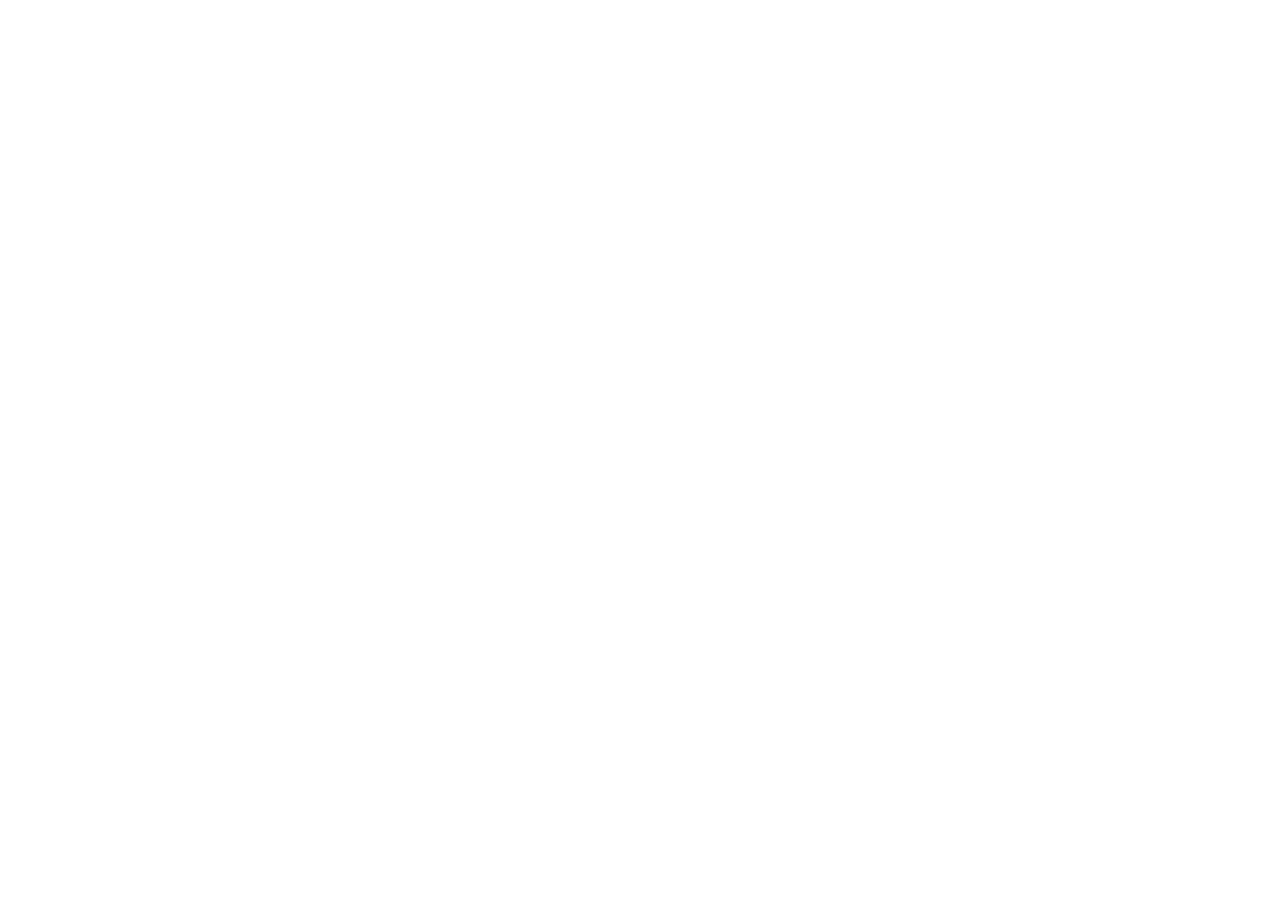
==== portfolio-dev/index.html @ 17c2cb73 "initial commit" ====
<!DOCTYPE html>
<html lang="pt-br">

<head>
  <link rel="preconnect" href="https://fonts.googleapis.com">
  <link rel="preconnect" href="https://fonts.gstatic.com" crossorigin>
  <meta charset="UTF-8">
  <meta name="viewport" content="width=device-width, initial-scale=1.0">
  <link
    href="https://fonts.googleapis.com/css2?family=Asap:ital,wght@0,700;1,700&family=Inconsolata&family=Maven+Pro&display=swap"
    rel="stylesheet">
  <link rel="stylesheet" href="style.css">

  <title>Portfolio Dev</title>
</head>

<body>
  <section id="intro"></section>

  <section id="projects"></section>

  <section id="services"></section>

  <section id="contact"></section>
</body>

</html>
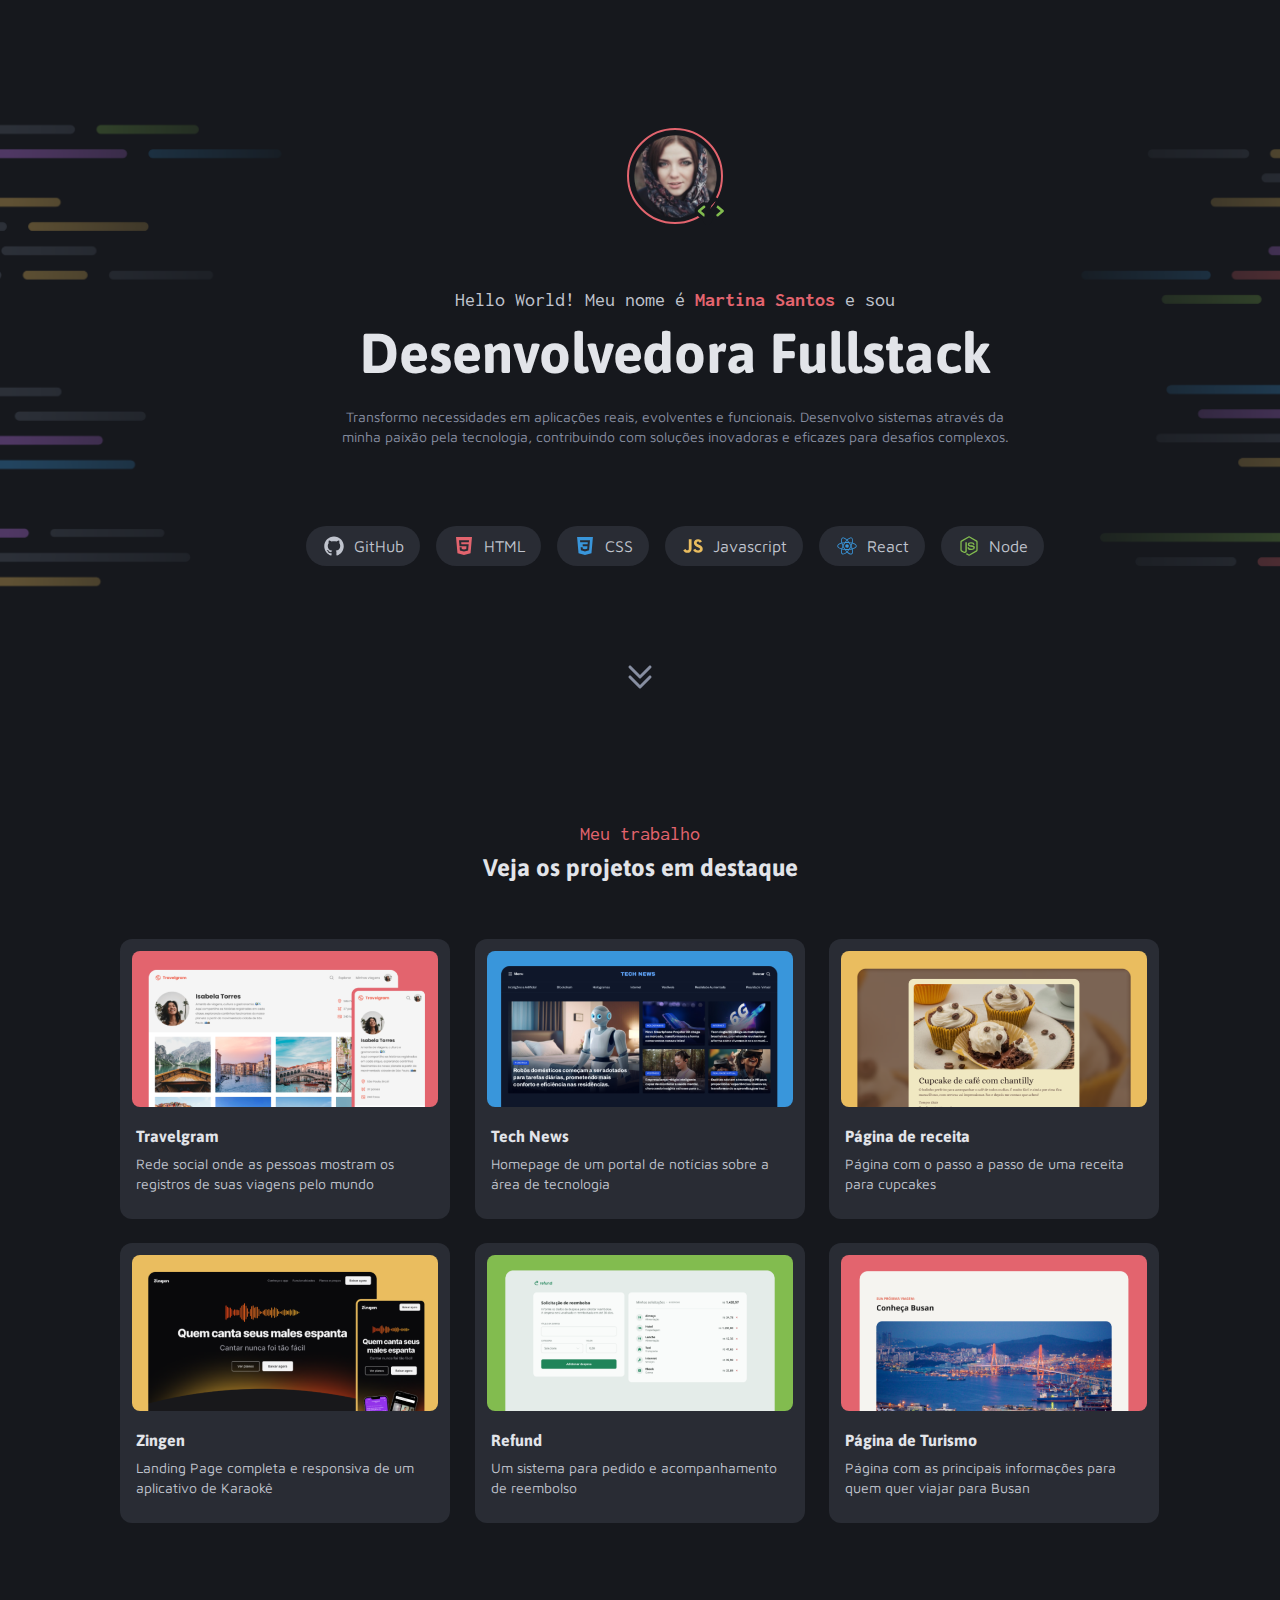
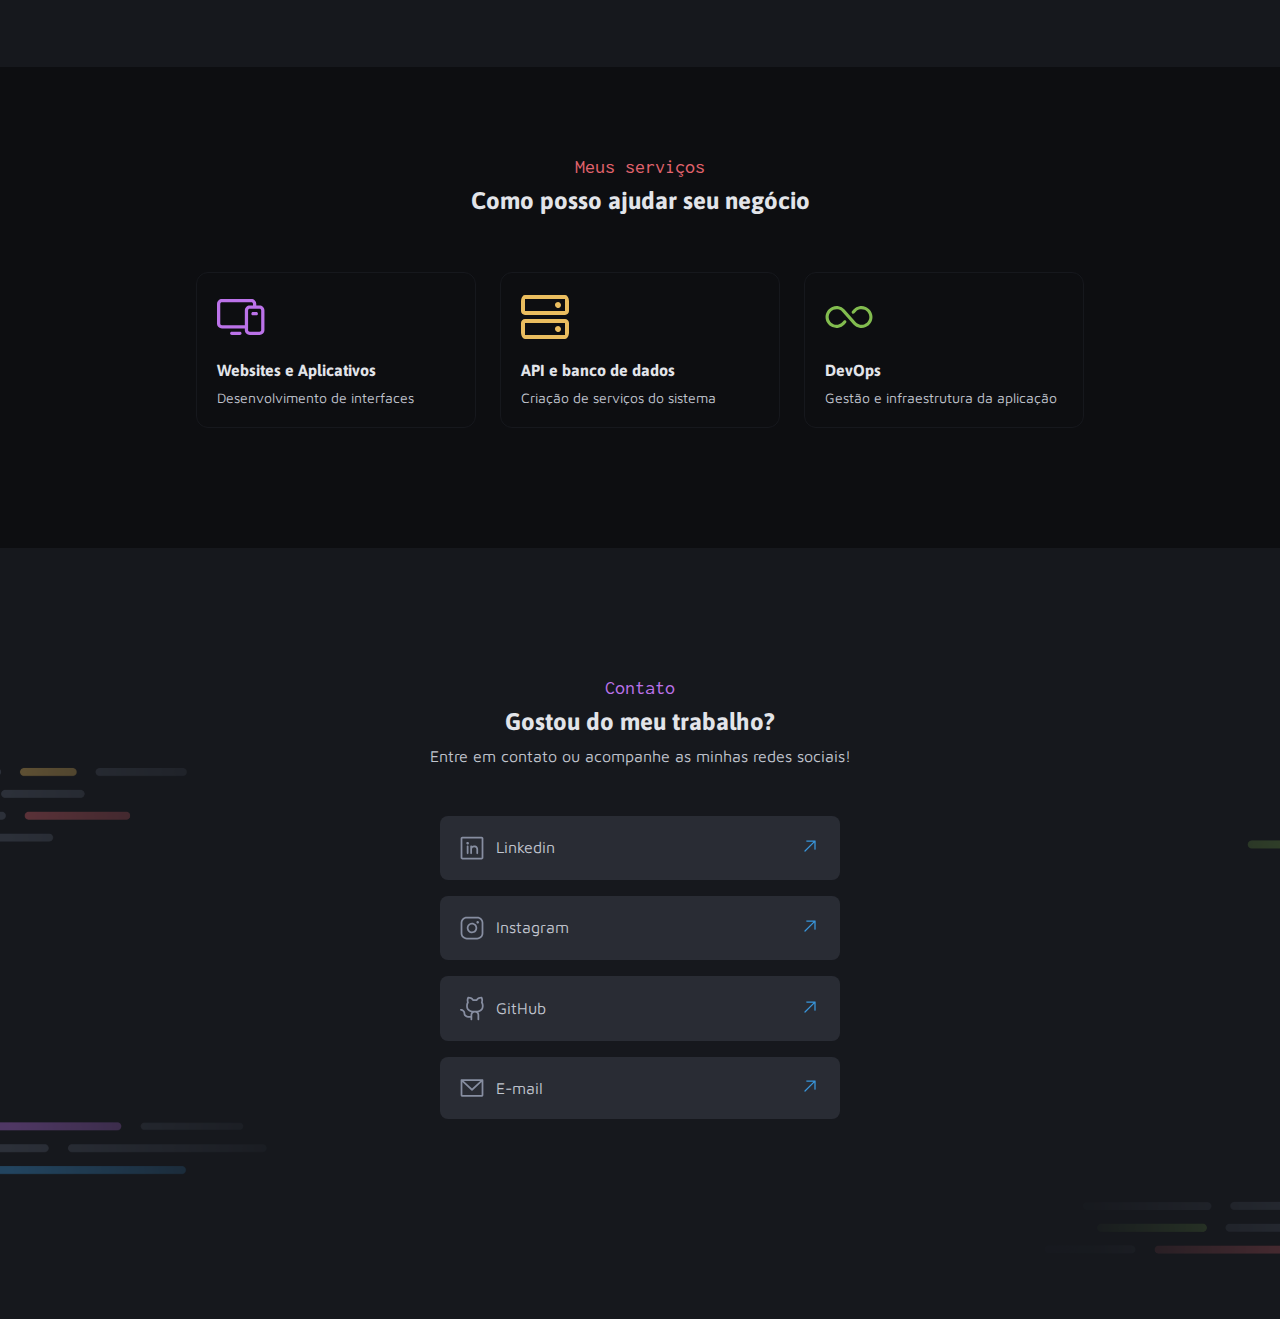
==== commit 2af43696: "Challenge Portfolio Dev done" ====
--- a/portfolio-dev/index.html
+++ b/portfolio-dev/index.html
@@ -9,19 +9,217 @@
   <link
     href="https://fonts.googleapis.com/css2?family=Asap:ital,wght@0,700;1,700&family=Inconsolata&family=Maven+Pro&display=swap"
     rel="stylesheet">
-  <link rel="stylesheet" href="style.css">
+  <link rel="stylesheet" href="styles/index.css">
 
   <title>Portfolio Dev</title>
 </head>
 
 <body>
-  <section id="intro"></section>
-
-  <section id="projects"></section>
-
-  <section id="services"></section>
-
-  <section id="contact"></section>
+  <section id="intro">
+    <div class="info">
+      <header>
+        <div class="user-avatar">
+          <div>
+            <img class="user-img" src="assets/images/User.png" alt="Imagem do usuário(a)">
+            <img src="assets/icons/Code.svg" alt="Imagem de uma tag HTML">
+          </div>
+        </div>
+
+        <div class="user-info">
+          <span>Hello World! Meu nome é <strong>Martina Santos</strong> e sou</span>
+          <h1>Desenvolvedora Fullstack</h1>
+          <p>Transformo necessidades em aplicações reais, evolventes e funcionais. Desenvolvo sistemas através da minha
+            paixão pela tecnologia, contribuindo com soluções inovadoras e eficazes para desafios complexos.</p>
+        </div>
+      </header>
+
+      <div class="tags">
+        <div class="tag-item">
+          <img src="assets/icons/GitHub.svg" alt="Ícone do GitHub">
+          <p>GitHub</p>
+        </div>
+
+        <div class="tag-item">
+          <img src="assets/icons/HTML.svg" alt="Ícone do HTML">
+          <p>HTML</p>
+        </div>
+
+        <div class="tag-item">
+          <img src="assets/icons/CSS.svg" alt="Ícone do CSS">
+          <p>CSS</p>
+        </div>
+
+        <div class="tag-item">
+          <img src="assets/icons/JavaScript.svg" alt="Ícone do Javascript">
+          <p>Javascript</p>
+        </div>
+
+        <div class="tag-item">
+          <img src="assets/icons/React.svg" alt="Ícone do React">
+          <p>React</p>
+        </div>
+
+        <div class="tag-item">
+          <img src="assets/icons/Node.js.svg" alt="Ícone do Node">
+          <p>Node</p>
+        </div>
+      </div>
+    </div>
+
+    <img src="assets/icons/CaretDoubleDown.svg" alt="">
+  </section>
+
+  <section id="projects">
+    <header>
+      <span>Meu trabalho</span>
+
+      <h2>Veja os projetos em destaque</h2>
+    </header>
+
+    <div class="projects-grid">
+      <div class="project-card">
+        <img src="assets/images/Thumbnail_Project-01.png" alt="">
+        <div>
+          <h3>Travelgram</h3>
+          <p>Rede social onde as pessoas mostram os registros de suas viagens pelo mundo</p>
+        </div>
+      </div>
+
+      <div class="project-card">
+        <img src="assets/images/Thumbnail_Project-02.png" alt="">
+        <div>
+          <h3>Tech News</h3>
+          <p>Homepage de um portal de notícias sobre a área de tecnologia</p>
+        </div>
+      </div>
+
+      <div class="project-card">
+        <img src="assets/images/Thumbnail_Project-03.png" alt="">
+        <div>
+          <h3>Página de receita</h3>
+          <p>Página com o passo a passo de uma receita para cupcakes</p>
+        </div>
+      </div>
+
+      <div class="project-card">
+        <img src="assets/images/Thumbnail_Project-04.png" alt="">
+        <div>
+          <h3>Zingen</h3>
+          <p>Landing Page completa e responsiva de um aplicativo de Karaokê</p>
+        </div>
+      </div>
+
+      <div class="project-card">
+        <img src="assets/images/Thumbnail_Project-05.png" alt="">
+        <div>
+          <h3>Refund</h3>
+          <p>Um sistema para pedido e acompanhamento de reembolso </p>
+        </div>
+      </div>
+
+      <div class="project-card">
+        <img src="assets/images/Thumbnail_Project-06.png" alt="">
+        <div>
+          <h3>Página de Turismo</h3>
+          <p>Página com as principais informações para quem quer viajar para Busan</p>
+        </div>
+      </div>
+    </div>
+  </section>
+
+  <section id="services">
+    <header>
+      <span>Meus serviços</span>
+
+      <h2>Como posso ajudar seu negócio</h2>
+    </header>
+
+    <div class="services-grid">
+      <div class="service-card">
+        <img src="assets/icons/Devices.svg" alt="Ícone de dispositivos">
+
+        <div>
+          <h3>Websites e Aplicativos</h3>
+          <p>Desenvolvimento de interfaces</p>
+        </div>
+      </div>
+
+      <div class="service-card">
+        <img src="assets/icons/HardDrives.svg" alt="Ícone de Hard drives">
+
+        <div>
+          <h3>API e banco de dados</h3>
+          <p>Criação de serviços do sistema </p>
+        </div>
+      </div>
+
+      <div class="service-card">
+        <img src="assets/icons/Infinity.svg" alt="Ícone de infinito">
+
+        <div>
+          <h3>DevOps</h3>
+          <p>Gestão e infraestrutura da aplicação</p>
+        </div>
+      </div>
+    </div>
+  </section>
+
+  <section id="contact">
+    <header>
+      <span>Contato</span>
+
+      <h2>Gostou do meu trabalho?</h2>
+
+      <p>Entre em contato ou acompanhe as minhas redes sociais!</p>
+    </header>
+
+    <div class="links">
+      <div class="link-card">
+        <div class="social-media">
+          <img src="assets/icons/LinkedinLogo.svg" alt="">
+          <span>Linkedin</span>
+        </div>
+
+        <button type="button">
+          <img src="assets/icons/ArrowUpRight.svg" alt="">
+        </button>
+      </div>
+
+      <div class="link-card">
+        <div class="social-media">
+          <img src="assets/icons/InstagramLogo.svg" alt="">
+          <span>Instagram</span>
+        </div>
+
+        <button type="button">
+          <img src="assets/icons/ArrowUpRight.svg" alt="">
+        </button>
+      </div>
+
+      <div class="link-card">
+        <div class="social-media">
+          <img src="assets/icons/GitHubLogo.svg" alt="">
+          <span>GitHub</span>
+        </div>
+
+        <button type="button">
+          <img src="assets/icons/ArrowUpRight.svg" alt="">
+        </button>
+      </div>
+
+      <div class="link-card">
+        <div class="social-media">
+          <img src="assets/icons/EmailLogo.svg" alt="">
+          <span>E-mail</span>
+        </div>
+
+        <button type="button">
+          <img src="assets/icons/ArrowUpRight.svg" alt="">
+        </button>
+      </div>
+    </div>
+    </div>
+  </section>
 </body>
 
 </html>--- a/portfolio-dev/styles/index.css
+++ b/portfolio-dev/styles/index.css
@@ -0,0 +1,5 @@
+@import url(global.css);
+@import url(intro.css);
+@import url(projects.css);
+@import url(services.css);
+@import url(contact.css);